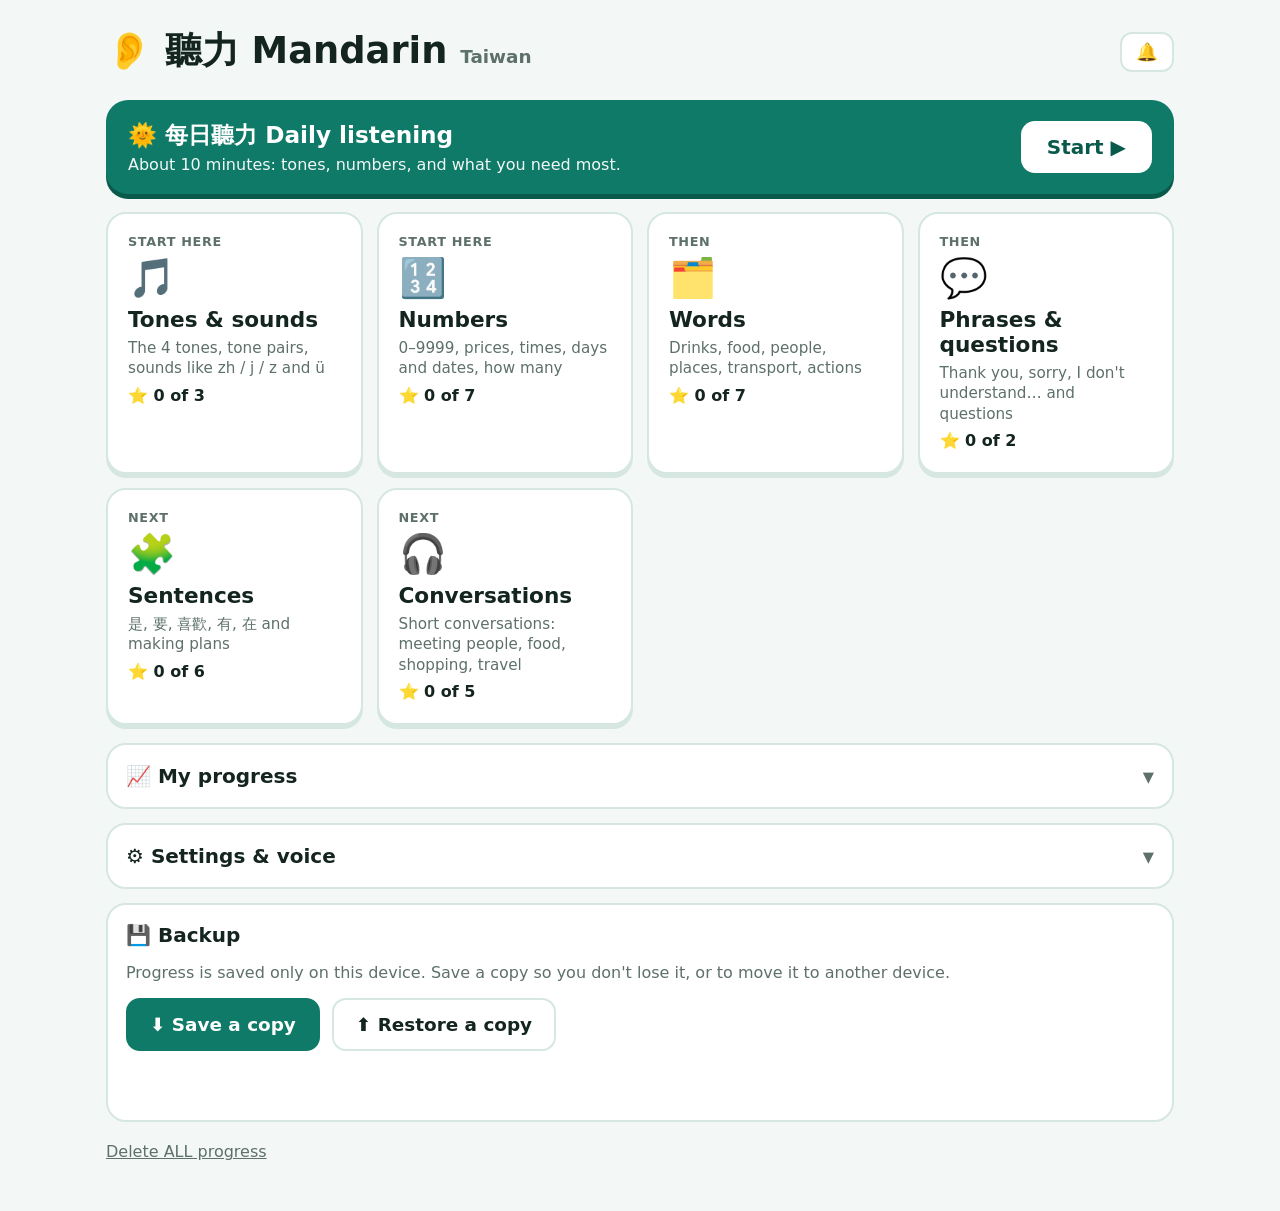
==== index.html @ 0f23d717 "聽力 Mandarin v1: daily listening practice for Taiwan Mandarin A listening trainer for an absolute beg" ====
<!doctype html>
<html lang="en">
<head>
<meta charset="utf-8">
<meta name="viewport" content="width=device-width, initial-scale=1, maximum-scale=1, user-scalable=no">
<meta name="apple-mobile-web-app-capable" content="yes">
<meta name="mobile-web-app-capable" content="yes">
<meta name="theme-color" content="#0f7a68">
<title>聽力 Mandarin</title>
<link rel="manifest" href="manifest.webmanifest">
<link rel="icon" href="icon-192.png">
<link rel="apple-touch-icon" href="icon-192.png">
<link rel="stylesheet" href="shared/style.css">
<style>
/* main page only */
.daily{display:flex;align-items:center;justify-content:space-between;gap:16px;flex-wrap:wrap;background:var(--accent);color:var(--accent-ink);
  border-radius:22px;padding:20px 22px;margin:16px 0 6px;box-shadow:0 5px 0 var(--accent-dark)}
.daily h2{margin:0 0 4px;font-size:1.45rem}
.daily p{margin:0;opacity:.95}
.daily .btn{background:#fff;color:var(--accent-dark);border:none;font-size:1.25rem;padding:14px 26px}
.mode .step{display:inline-block;font-size:.8rem;font-weight:800;color:var(--muted);text-transform:uppercase;letter-spacing:.05em}
details.panel > summary{cursor:pointer;list-style:none;display:flex;align-items:center;justify-content:space-between}
details.panel > summary::-webkit-details-marker{display:none}
details.panel > summary h2{margin:0}
details.panel > summary::after{content:"▾";font-size:1.4rem;color:var(--muted)}
details[open].panel > summary::after{content:"▴"}
.wk{position:relative;max-width:560px}
.wk svg{width:100%;height:auto;display:block}
.wk-bar{fill:var(--accent)}
.wk-hit{fill:transparent;cursor:pointer}
.wk-hit:hover + .wk-bar,.wk-hit.on + .wk-bar{fill:var(--accent-dark)}
.wk-tip{position:absolute;pointer-events:none;background:var(--ink);color:var(--bg);border-radius:10px;padding:6px 10px;font-size:.9rem;white-space:nowrap;transform:translate(-50%,-110%);display:none}
.ch-grid{stroke:var(--line);stroke-width:1.5}
.ch-axis{stroke:var(--ink)}
.ch-num{fill:var(--muted);font-weight:700}
.weak{display:grid;gap:8px}
.weak a{display:flex;justify-content:space-between;gap:10px;background:var(--key);border-radius:12px;padding:10px 12px;color:var(--ink);text-decoration:none}
.weak small{color:var(--muted)}
.dtable{border-collapse:separate;border-spacing:0;margin:8px 0;background:var(--card);border:2px solid var(--line);border-radius:14px;overflow:hidden;font-size:.95rem}
.dtable th,.dtable td{padding:6px 12px;border-bottom:1px solid var(--line);text-align:center}
.dtable tr:last-child td{border-bottom:none}
.dtable th{background:var(--key)}
.setrow{display:flex;align-items:center;justify-content:space-between;gap:12px;flex-wrap:wrap;padding:10px 0;border-bottom:1px solid var(--line)}
.setrow:last-child{border-bottom:none}
.setrow label{font-weight:700}
.setrow small{display:block;color:var(--muted);font-weight:400}
.toggle{display:flex;gap:6px}
.toggle button{border:2px solid var(--line);background:var(--card);border-radius:999px;padding:8px 16px;font-weight:700}
.toggle button.on{background:var(--accent);border-color:var(--accent);color:var(--accent-ink)}
.voice{background:var(--key);border-radius:12px;padding:10px 12px;margin-top:6px}
.voice.warn{background:var(--gold);color:var(--gold-ink)}
</style>
</head>
<body>
<section id="hub" class="screen active">
  <div class="top">
    <h1>👂 聽力 Mandarin <small class="muted" style="font-size:.5em">Taiwan</small></h1>
    <button id="soundBtn" class="ghost" aria-label="Sound effects on or off">🔔</button>
  </div>

  <div class="daily" id="daily"></div>

  <div id="topics" class="modes"></div>

  <details class="panel" id="progressPanel">
    <summary><h2>📈 My progress</h2></summary>
    <div id="progressBody"></div>
  </details>

  <details class="panel" id="settingsPanel">
    <summary><h2>⚙️ Settings & voice</h2></summary>
    <div id="settingsBody"></div>
  </details>

  <div class="panel">
    <h2>💾 Backup</h2>
    <p class="muted">Progress is saved only on this device. Save a copy so you don't lose it, or to move it to another device.</p>
    <div class="btnrow" style="justify-content:flex-start;margin-top:10px">
      <button id="backupBtn" class="btn primary">⬇️ Save a copy</button>
      <button id="restoreBtn" class="btn">⬆️ Restore a copy</button>
      <input id="restoreFile" type="file" accept=".json,application/json" hidden>
    </div>
    <p id="backupMsg" class="muted" style="min-height:1.2em"></p>
  </div>
  <button id="resetBtn" class="link">Delete ALL progress</button>
</section>

<script src="shared/progress.js"></script>
<script src="shared/engine.js"></script>
<script src="shared/zh.js"></script>
<script src="shared/words.js"></script>
<!-- every topic's skills.js: for progress and the daily session -->
<script src="tones/skills.js"></script>
<script src="numbers/skills.js"></script>
<script src="words/skills.js"></script>
<script src="phrases/skills.js"></script>
<script src="sentences/skills.js"></script>
<script src="dialogues/skills.js"></script>
<script>
(function(){
"use strict";
const { $, prog:P, shuffle } = ZH;

/* The topics, in the suggested order */
const TOPICS = [
  { id:"tones",     path:"tones/",     step:"Start here", desc:"The 4 tones, tone pairs, sounds like zh / j / z and ü" },
  { id:"numbers",   path:"numbers/",   step:"Start here", desc:"0–9999, prices, times, days and dates, how many" },
  { id:"words",     path:"words/",     step:"Then",       desc:"Drinks, food, people, places, transport, actions" },
  { id:"phrases",   path:"phrases/",   step:"Then",       desc:"Thank you, sorry, I don't understand… and questions" },
  { id:"sentences", path:"sentences/", step:"Next",       desc:"是, 要, 喜歡, 有, 在 and making plans" },
  { id:"dialogues", path:"dialogues/", step:"Next",       desc:"Short conversations: meeting people, food, shopping, travel" }
];
const topicOf = id => ZH.TOPICS.find(T => T.id === id);
const allSkills = () => ZH.TOPICS.flatMap(T => T.skills.map(s => ({ s, T })));

/* ---------- topic tiles ---------- */
function renderTopics(){
  $("#topics").innerHTML = TOPICS.map(t => {
    const T = topicOf(t.id);
    return `<a class="mode" href="${t.path}"><span class="step">${t.step}</span><span class="emoji">${T.emoji}</span><b>${T.title}</b><small>${t.desc}</small>
      <small><b style="font-size:1rem;color:var(--ink)">⭐ ${P.topicStars(T)} of ${T.skills.length}</b></small></a>`;
  }).join("");
}

/* ---------- the daily session (每日聽力) ----------
   12 questions: a tone warm-up first, then numbers, then the skills that need it most, and a conversation at the end
   once conversations are started. Skills still being learned get most of the questions; mastered ones come back after a week. */
function status(id){ const r = P.peek(id); return !r || !r.seen ? (r && r.star ? "mastered" : "new") : r.star ? "mastered" : "learning"; }
function renderDaily(){
  const d = P.daily, done = d.last === P.today(), yesterday = P.dayKey(new Date(Date.now() - 864e5));
  const streak = done || d.last === yesterday ? d.streak : 0;
  const line = done ? `✓ Done today! 🔥 ${streak} ${streak === 1 ? "day" : "days"} in a row. Another one?`
             : streak ? `Keep your 🔥 ${streak}-day streak going!`
             : "About 10 minutes: tones, numbers, and what you need most.";
  $("#daily").innerHTML = `<div><h2>🌞 每日聽力 Daily listening</h2><p>${line}</p></div><button class="btn" id="mixBtn">${done ? "Again" : "Start"} ▶</button>`;
  $("#mixBtn").onclick = startMix;
}
function entry(s, T){
  const r = P.peek(s.id), st = status(s.id);
  if (st === "new") return { s, T, w:1, lv:1, isNew:true };
  if (st === "mastered"){ const days = r && r.lastDate ? (Date.now() - new Date(r.lastDate)) / 864e5 : 99; return { s, T, w:days >= 7 ? 3 : .5, lv:3 }; }
  return { s, T, w:r.last === 0 ? 6 : 4, lv:r.level };
}
/* new skills are only offered in order: a skill is offered once the one before it in its topic has been played */
function offered(T){
  return T.skills.filter((s, i) => i === 0 || (P.peek(T.skills[i - 1].id) || {}).seen >= 5 || status(s.id) !== "new");
}
function buildMix(){
  const qs = [], per = {}, keys = new Set();
  /* up to n questions from a pool: at most perMax per skill, and at most maxNew skills not played before */
  const take = (pool, n, maxNew, perMax) => {
    let news = 0;
    for (let guard = 0; guard < 300 && n > 0 && pool.length; guard++){
      const [p] = ZH.weightedPick(pool, pool.map(x => x.w), 1);
      if ((per[p.s.id] || 0) >= (perMax || 2) || (p.isNew && !per[p.s.id] && news >= maxNew)) continue;
      let q; try { q = p.s.make(p.lv); } catch(e){ continue; }
      const k = ZH.keyOf(q);
      if (keys.has(k)) continue;
      keys.add(k);
      if (p.isNew && !per[p.s.id]) news++;
      per[p.s.id] = (per[p.s.id] || 0) + 1;
      qs.push(Object.assign(q, { _skill:p.s.id, _lv:p.lv, _name:p.s.name, tag:`${p.T.emoji} ${p.s.name}` }));
      n--;
    }
  };
  const pool = id => offered(topicOf(id)).map(s => entry(s, topicOf(id)));
  const warm = []; take(pool("tones"), 2, 1); warm.push(...qs.splice(0));
  take(pool("numbers"), 2, 1); const nums = qs.splice(0);
  const dlgStarted = topicOf("dialogues").skills.some(s => status(s.id) !== "new");
  const others = ["words", "phrases", "sentences"].concat(dlgStarted ? [] : ["tones", "numbers"]).flatMap(pool)
    .concat(dlgStarted ? pool("tones").concat(pool("numbers")).map(x => Object.assign({}, x, { w:x.w / 2 })) : []);
  take(others, dlgStarted ? 6 : 8, 2); const mid = shuffle(qs.splice(0));
  if (dlgStarted) take(pool("dialogues"), 2, 0);
  const end = qs.splice(0);
  // not enough yet (the first days, when few skills are open): more from the skills already in the session
  const total = warm.length + nums.length + mid.length + end.length;
  if (total < 10){
    const inMix = new Set(Object.keys(per));
    take(TOPICS.flatMap(t => pool(t.id)).filter(x => inMix.has(x.s.id)), 10 - total, 0, 4);
    mid.push(...qs.splice(0));
  }
  return warm.concat(nums, shuffle(mid), end);
}
ZH._buildMix = buildMix;                               // for testing
let unlocked = [];
function startMix(){
  unlocked = [];
  ZH.startSession({ title:"🌞 Daily listening", questions:buildMix(), requeue:true, maxQ:16,
    onAnswer:(q, ok, ms) => {
      P.record(q._skill, ok, ms);
      if (!q.retry){ const m = P.mixProgress(q._skill, q._lv, ok, q._name); if (m) unlocked.push(m); }
    },
    onFinish:finishMix });
}
function finishMix(res){
  const first = res.filter(r => !r.q.retry), score = first.filter(r => r.ok).length;
  const fresh = P.dailyDone(), d = P.daily;
  const msg = (fresh ? `🔥 ${d.streak} ${d.streak === 1 ? "day" : "days"} in a row! ` : "") +
    (score === first.length ? "All right! 太棒了！" : score >= first.length * .75 ? "Very good work!" : "Good practice. The hard ones will come back tomorrow.");
  ZH.showResults({ title:fresh ? "Daily listening done! 🌞" : "Done! 🌞", score:`${score} / ${first.length}`, msg:unlocked.length ? `${msg} ${unlocked.join(" · ")}` : msg,
    missed:res.filter(r => !r.ok), buttons:[["Another round", startMix, ""], ["Home", goHome, "primary"]], celebrate:fresh || unlocked.length > 0 });
}
function goHome(){ ZH.stopSession(); renderAll(); ZH.show("hub"); }
ZH.onQuit = goHome;

/* ---------- progress ---------- */
const mins = ms => Math.round(ms / 60000);
function mondayOf(key){ const d = new Date(key + "T12:00"); d.setDate(d.getDate() - ((d.getDay() + 6) % 7)); return P.dayKey(d); }
function weeks(n){
  const out = [], start = new Date(mondayOf(P.today()) + "T12:00");
  for (let i = n - 1; i >= 0; i--){ const d = new Date(start); d.setDate(d.getDate() - 7 * i); out.push({ key:P.dayKey(d), n:0, ok:0, ms:0 }); }
  for (const [k, v] of Object.entries(P.days)){ const w = out.find(x => x.key === mondayOf(k)); if (w){ w.n += v.n; w.ok += v.ok; w.ms += v.ms; } }
  return out;
}
const shortDate = key => new Date(key + "T12:00").toLocaleDateString("en-GB", { day:"numeric", month:"short" });
/* minutes per week: one series, so no legend; a tooltip on each bar, and a table underneath */
function weekChart(ws){
  const W = 560, H = 190, left = 40, top = 14, bottom = 30, pw = (W - left - 8) / ws.length, bw = Math.min(40, pw * .55);
  const val = w => mins(w.ms);
  const max = Math.max(10, ...ws.map(val)), mag = Math.pow(10, Math.floor(Math.log10(max))), step = mag * (max / mag > 5 ? 2 : 1);
  const top2 = Math.ceil(max / step) * step, y = v => top + (H - top - bottom) * (1 - v / top2);
  let s = "";
  for (let v = 0; v <= top2; v += step) s += `<line x1="${left}" y1="${y(v)}" x2="${W - 4}" y2="${y(v)}" class="ch-grid"/><text x="${left - 6}" y="${y(v) + 4}" class="ch-num" style="text-anchor:end;font-size:12px">${v}</text>`;
  ws.forEach((w, i) => {
    const cx = left + pw * i + pw / 2, x = cx - bw / 2, yy = y(val(w)), h = y(0) - yy, r = Math.min(4, h / 2);
    const tip = `Week of ${shortDate(w.key)}: ${val(w)} min, ${w.n} answer${w.n === 1 ? "" : "s"}${w.n ? `, ${Math.round(w.ok / w.n * 100)}% right` : ""}`;
    s += `<rect x="${cx - pw / 2}" y="${top}" width="${pw}" height="${H - top - bottom}" class="wk-hit" data-tip="${tip}"/>`;
    s += h > 0 ? `<path d="M${x},${y(0)} V${yy + r} Q${x},${yy} ${x + r},${yy} H${x + bw - r} Q${x + bw},${yy} ${x + bw},${yy + r} V${y(0)} Z" class="wk-bar"/>` : `<g></g>`;
    s += `<text x="${cx}" y="${H - 10}" class="ch-num" style="text-anchor:middle;font-size:12px">${shortDate(w.key)}</text>`;
  });
  s += `<line x1="${left}" y1="${y(0)}" x2="${W - 4}" y2="${y(0)}" class="ch-axis" style="stroke-width:1.5"/>`;
  return `<div class="wk"><svg viewBox="0 0 ${W} ${H}" role="img" aria-label="Minutes of listening each week, last ${ws.length} weeks">${s}</svg><div class="wk-tip"></div></div>`;
}
const table = (head, rows) => `<table class="dtable"><tr>${head.map(h => `<th>${h}</th>`).join("")}</tr>${rows.map(r => `<tr>${r.map(c => `<td>${c}</td>`).join("")}</tr>`).join("")}</table>`;
function renderProgress(){
  const days = P.days, keys = Object.keys(days).sort();
  const last7 = keys.filter(k => (Date.now() - new Date(k + "T12:00")) / 864e5 < 7).map(k => days[k]);
  const sum = (arr, f) => arr.reduce((a, x) => a + x[f], 0);
  const n7 = sum(last7, "n"), ok7 = sum(last7, "ok"), ms7 = sum(last7, "ms"), msAll = sum(Object.values(days), "ms");
  const ws = weeks(8);
  const weak = allSkills().map(({ s, T }) => ({ s, T, r:P.peek(s.id) })).filter(x => x.r && x.r.seen >= 5 && !x.r.star)
    .sort((a, b) => a.r.correct / a.r.seen - b.r.correct / b.r.seen).slice(0, 5);
  const stars = allSkills().filter(({ s }) => { const r = P.peek(s.id); return r && r.star; }).length;
  const pathOf = s => { const T = ZH.TOPICS.find(T => T.skills.includes(s)); return `${T.id}/#${s.id}`; };
  $("#progressBody").innerHTML = `
    <div class="records" style="margin-top:12px">
      <div class="rec"><small>Listening, last 7 days</small><b>${mins(ms7)}</b> <small>minutes</small></div>
      <div class="rec"><small>Listening, all time</small><b>${mins(msAll)}</b> <small>minutes</small></div>
      <div class="rec"><small>Right first time</small><b>${n7 ? Math.round(ok7 / n7 * 100) + "%" : "–"}</b><small>last 7 days (${n7} answers)</small></div>
      <div class="rec"><small>Daily streak</small><b>${P.daily.streak || 0}</b> <small>best: ${P.daily.best || 0} days</small></div>
      <div class="rec"><small>Skills mastered</small><b>${stars}</b> <small>of ${allSkills().length} ⭐</small></div>
    </div>
    <h3>Minutes each week</h3>
    ${weekChart(ws)}
    <details style="margin-top:6px"><summary class="muted" style="cursor:pointer">Show as a table</summary>
      ${table(["Week of", "Minutes", "Answers", "Right"], ws.slice().reverse().map(w => [shortDate(w.key), mins(w.ms), w.n, w.n ? Math.round(w.ok / w.n * 100) + "%" : "–"]))}
    </details>
    <h3>Hardest for you right now</h3>
    ${weak.length ? `<div class="weak">${weak.map(({ s, T, r }) => `<a href="${pathOf(s)}"><span>${s.emoji} ${s.name}<br><small>${T.title} · level ${r.level} of 3</small></span>
      <span style="text-align:right"><b>${Math.round(r.correct / r.seen * 100)}%</b><br><small>of ${r.seen} right</small></span></a>`).join("")}</div>`
      : `<p class="muted">Not enough answers yet. This fills in after a few sessions.</p>`}
    <p class="muted" style="margin-top:14px">Minutes count the time spent on each question (at most 1½ minutes each).</p>`;
  const box = $("#progressBody .wk"), tipEl = box.querySelector(".wk-tip");
  box.querySelectorAll(".wk-hit").forEach(h => {
    const show = () => {
      box.querySelectorAll(".wk-hit.on").forEach(o => o.classList.remove("on")); h.classList.add("on");
      const b = h.getBoundingClientRect(), o = box.getBoundingClientRect();
      tipEl.textContent = h.dataset.tip; tipEl.style.display = "block";
      tipEl.style.left = Math.min(Math.max(b.left - o.left + b.width / 2, 130), o.width - 130) + "px"; tipEl.style.top = "40px";
    };
    h.addEventListener("pointerenter", show); h.addEventListener("click", show);
    h.addEventListener("pointerleave", () => { h.classList.remove("on"); tipEl.style.display = "none"; });
  });
}

/* ---------- settings and voice ---------- */
function renderSettings(){
  const st = P.settings, v = ZH.voiceInfo();
  const tog = (key, opts) => `<div class="toggle" data-set="${key}">${opts.map(([val, label]) => `<button data-v="${val}" class="${String(st[key]) === String(val) ? "on" : ""}">${label}</button>`).join("")}</div>`;
  const voice = v.tw.length ? `<div class="voice">✅ Taiwan voice: <b>${ZH.esc(v.tw[0].name)}</b>${v.tw[0].localService ? " (on the device, works offline)" : " (online)"}${v.tw.length > 1 ? `<br>Second voice for conversations: ${ZH.esc(v.tw[1].name)}` : "<br>In conversations the second speaker uses a lower pitch."}</div>`
    : v.other.length ? `<div class="voice warn">⚠️ Only a mainland Mandarin voice (${ZH.esc(v.other[0].name)}). It works, but the accent isn't Taiwanese. In the device settings → Text-to-speech → install <b>Chinese (Taiwan)</b>.</div>`
    : `<div class="voice warn">⚠️ No Mandarin voice on this device or browser. Settings → Text-to-speech → choose <i>Speech Services by Google</i> → install <b>Chinese (Taiwan)</b>. Then reopen the app.</div>`;
  $("#settingsBody").innerHTML = `
    <div class="setrow"><label>Pinyin in transcripts<small>The letters with tone marks: nǐ hǎo</small></label>${tog("pinyin", [[true, "Show"], [false, "Hide"]])}</div>
    <div class="setrow"><label>Characters in transcripts<small>Traditional characters, as used in Taiwan: 你好</small></label>${tog("hanzi", [[true, "Show"], [false, "Hide"]])}</div>
    <div class="setrow"><label>Speaking speed<small>Changes every exercise. Each one also has 🐢 for slow.</small></label>${tog("speed", [[0.8, "Slower"], [1, "Normal"], [1.15, "Faster"]])}</div>
    <div class="setrow" style="display:block"><label>Voice</label>${voice}
      <div class="btnrow" style="justify-content:flex-start;margin-top:10px"><button class="btn" id="testVoice">🔊 Test: 你好！歡迎！</button>
      <a class="btn" href="tests/voices.html" style="text-decoration:none;color:inherit">All voices on this device</a></div></div>`;
}
$("#settingsBody").addEventListener("click", e => {
  const b = e.target.closest("[data-set] [data-v]");
  if (b){
    const key = b.parentElement.dataset.set, raw = b.dataset.v;
    P.setSetting(key, raw === "true" ? true : raw === "false" ? false : Number(raw));
    renderSettings(); return;
  }
  if (e.target.closest("#testVoice")) ZH.speak([{ t:"你好！", who:"A" }, { t:"歡迎！", who:"B" }], { rate:.85 });
});
try { speechSynthesis.addEventListener("voiceschanged", () => setTimeout(renderSettings, 50)); } catch(e){}

function renderAll(){
  renderDaily(); renderTopics(); renderProgress(); renderSettings();
  $("#soundBtn").textContent = P.sound ? "🔔" : "🔕";
}

$("#soundBtn").addEventListener("click", () => { P.sound = !P.sound; renderAll(); });
$("#resetBtn").addEventListener("click", () => {
  if (confirm("Delete ALL progress in every topic (stars, levels, streak)? This can't be undone.")){ P.resetAll(); location.reload(); }
});

/* ---------- backup & restore ---------- */
function backupMsg(t){ $("#backupMsg").textContent = t; }
$("#backupBtn").addEventListener("click", () => {
  try {
    const name = `mandarin-backup-${P.today()}.json`;
    const url = URL.createObjectURL(new Blob([JSON.stringify(P.backup(), null, 1)], { type:"application/json" }));
    const a = document.createElement("a");
    a.href = url; a.download = name;
    document.body.appendChild(a); a.click(); a.remove();
    setTimeout(() => URL.revokeObjectURL(url), 10000);
    backupMsg(`✓ Saved "${name}" (look in Downloads).`);
  } catch(e){ backupMsg("Couldn't save a copy on this device."); }
});
$("#restoreBtn").addEventListener("click", () => $("#restoreFile").click());
$("#restoreFile").addEventListener("change", async e => {
  const f = e.target.files && e.target.files[0];
  e.target.value = "";
  if (!f) return;
  let obj;
  try { obj = JSON.parse(await f.text()); } catch(err){ backupMsg("That file isn't a backup of this app."); return; }
  const when = obj && obj.savedAt ? new Date(obj.savedAt).toLocaleString("en-GB") : "an unknown date";
  if (!confirm(`Replace the progress on this device with the copy from ${when}?`)) return;
  try { P.restore(obj); renderAll(); backupMsg("✓ Progress restored."); }
  catch(err){ backupMsg("That file isn't a backup of this app."); }
});

ZH.registerOffline("sw.js");
renderAll();
if (location.hash === "#progress") $("#progressPanel").open = true;
if (location.hash === "#settings") $("#settingsPanel").open = true;
})();
</script>
</body>
</html>
---- shared/style.css ----
/* Shared look for every page of 聽力 Mandarin (based on lengua's and the maths app's style) */
:root{
  --bg:#f3f8f6; --card:#ffffff; --ink:#14251f; --muted:#5d7069; --accent:#0f7a68; --accent-dark:#0a5a4c; --accent-ink:#ffffff;
  --good:#1a8f57; --good-fill:#1a8f57; --good-dark:#126b40; --bad:#d63b3b; --near:#a36500; --line:#d6e7e1; --key:#e6f2ee; --key-ink:#14251f; --grey:#dbe5e1;
  --red:#c8402a;
  --gold:#ffe9a8; --gold-ink:#6a4a00;
}
@media (prefers-color-scheme: dark){
  :root{ --bg:#0f1715; --card:#18231f; --ink:#e9f3ef; --muted:#9db3ab; --accent:#1c9c85; --accent-dark:#0f6b5b; --line:#2b3b35;
         --key:#22312c; --key-ink:#e9f3ef; --grey:#2f3f39; --near:#f0a830; --good:#3cc47f; --bad:#ff6b6b; --gold:#5a4a1a; --gold-ink:#ffe9a8; --red:#ff7a5c; }
}
*{box-sizing:border-box}
html,body{margin:0;min-height:100%}
body{background:var(--bg);color:var(--ink);font-family:system-ui,-apple-system,"Segoe UI",Roboto,sans-serif;
  -webkit-user-select:none;user-select:none;touch-action:manipulation;-webkit-tap-highlight-color:transparent}
button{font:inherit;color:inherit;cursor:pointer}
a.ghost,a.mode{color:inherit;text-decoration:none}
.screen{display:none;padding:20px 16px 40px;max-width:1100px;margin:0 auto}
.screen.active{display:block}
h1{font-size:clamp(1.6rem,4vw,2.3rem);margin:.2em 0}
h2{font-size:1.25rem;margin:0 0 .6em}
h3{font-size:1.05rem;margin:1.2em 0 .5em}
.muted{color:var(--muted)}
.top{display:flex;align-items:center;justify-content:space-between;gap:12px;flex-wrap:wrap}
.topbtns{display:flex;gap:8px}
.ghost{background:var(--card);border:2px solid var(--line);border-radius:12px;padding:8px 14px;font-size:1.1rem}
.link{background:none;border:none;color:var(--muted);text-decoration:underline;padding:10px 0;margin-top:10px}

/* tiles */
.modes{display:grid;grid-template-columns:repeat(auto-fit,minmax(230px,1fr));gap:14px;margin:18px 0}
.mode{background:var(--card);border:2px solid var(--line);border-radius:20px;padding:20px;text-align:left;display:flex;flex-direction:column;gap:6px;
  box-shadow:0 4px 0 var(--line);transition:transform .08s}
.mode:active{transform:translateY(3px);box-shadow:0 1px 0 var(--line)}
.mode .emoji{font-size:2.4rem}
.mode b{font-size:1.35rem}
.mode small{color:var(--muted);font-size:.95rem;line-height:1.35}
.mode.soon{opacity:.55;box-shadow:none;cursor:default}
.mode.soon:active{transform:none}
.records{display:grid;grid-template-columns:repeat(auto-fit,minmax(150px,1fr));gap:10px}
.rec{background:var(--key);border-radius:14px;padding:12px 14px}
.rec small{display:block;color:var(--muted)}
.rec b{font-size:1.8rem}
.panel{background:var(--card);border:2px solid var(--line);border-radius:20px;padding:18px;margin-top:14px}

/* skill tabs, rule card and levels on topic pages */
.tabs{display:flex;flex-wrap:wrap;gap:8px;padding:4px 2px 8px;margin-top:14px}
.tab{flex:0 0 auto;background:var(--card);border:2px solid var(--line);border-radius:999px;padding:10px 16px;font-weight:700;white-space:nowrap}
.tab.on{background:var(--accent);border-color:var(--accent);color:var(--accent-ink)}
.note{background:var(--gold);color:var(--gold-ink);border-radius:12px;padding:8px 12px;max-width:640px;font-weight:600}
.rule{background:var(--key);border-radius:16px;padding:12px 16px;margin:12px 0 4px;max-width:640px;line-height:1.5;font-size:1.08rem}
.rule summary{cursor:pointer;font-weight:800;font-size:1.1rem}
.rule div{margin-top:8px}
.rule ul{margin:.3em 0;padding-left:1.3em}
.rule b{color:var(--accent)}
.llist{display:grid;gap:12px;margin-top:16px;max-width:560px}
.lbtn{background:var(--card);border:2px solid var(--line);border-radius:18px;padding:16px;display:flex;flex-direction:column;gap:4px;
  align-items:flex-start;text-align:left;box-shadow:0 4px 0 var(--line)}
.lbtn b{font-size:1.25rem}
.lbtn small{color:var(--muted)}
.lbtn:disabled{opacity:.45;cursor:default}

/* play */
.playtop{display:flex;align-items:center;justify-content:space-between;gap:10px;font-weight:700}
#playTitle{text-align:center;flex:1}
#progress{color:var(--muted);min-width:60px;text-align:right}
.playbody{display:flex;flex-direction:column;align-items:center;gap:14px;margin-top:18px;text-align:center}
.q{font-size:clamp(1.3rem,4.2vw,2rem);font-weight:700;line-height:1.35;max-width:34ch}
.q:empty{display:none}
.qpic{display:flex;flex-wrap:wrap;justify-content:center;gap:8px;font-size:clamp(3rem,10vw,5rem);line-height:1.1}
.qpic:empty{display:none}
.answer{display:inline-block;min-width:5em;max-width:100%;font-size:clamp(2rem,7vw,3.4rem);font-weight:800;padding:.08em .4em;border:4px solid var(--accent);
  border-radius:18px;background:var(--card);min-height:1.45em;overflow-wrap:anywhere;letter-spacing:.02em}
.answer.right{border-color:var(--good);color:var(--good)}
.answer.near{border-color:var(--near);color:var(--near)}
.answer.wrong{border-color:var(--bad);color:var(--bad)}
.answer .caret{display:inline-block;width:.08em;height:1em;background:var(--accent);vertical-align:-.12em;margin-left:.03em;animation:blink 1s steps(1) infinite}
.answer.right .caret,.answer.near .caret,.answer.wrong .caret{display:none}
@keyframes blink{50%{opacity:0}}
.answer .slot{display:inline-block;min-width:.7em;border-bottom:.1em solid var(--accent);color:var(--accent);line-height:1.1}
.answer .slot.none{min-width:.35em}
.answer .slot.right{color:var(--good);border-color:var(--good)}
.answer .slot.wrongpick{color:var(--bad);border-color:var(--bad)}
.answer .fix{color:var(--good);font-size:.7em}
.feedback{min-height:1.6em;font-size:clamp(1.15rem,3.2vw,1.6rem);font-weight:700;line-height:1.4;max-width:40ch}
.feedback:empty{min-height:0}
.feedback.good{color:var(--good)}
.feedback.near{color:var(--near)}
.feedback.bad{color:var(--bad)}
.feedback b{color:var(--ink)}
#cont:empty{display:none}
.choices{display:grid;gap:12px;width:100%;max-width:440px}
.choices:empty{display:none}
.choices.row{grid-template-columns:repeat(auto-fit,minmax(90px,1fr));max-width:520px}
.choice{min-height:72px;font-size:1.6rem;font-weight:700;border:3px solid var(--line);border-radius:16px;background:var(--key);color:var(--key-ink);box-shadow:0 4px 0 var(--line)}
.choice:disabled{cursor:default}
.choice.right{border-color:var(--good);background:#a6e5c1;color:#0d5a33}
.choice.wrongpick{border-color:var(--bad);background:#f7c3c3;color:#7a1d1d}
.choice.check{background:var(--good-fill);color:#fff;border-color:var(--good-fill);box-shadow:0 4px 0 var(--good-dark)}

/* tap words in a sentence */
.board{width:100%;max-width:820px}
.board:empty{display:none}
.sentence{display:flex;flex-wrap:wrap;justify-content:center;align-items:baseline;gap:10px 8px;font-size:clamp(1.4rem,4vw,2rem);font-weight:600;line-height:1.3}
.word{border:3px solid var(--line);background:var(--card);border-radius:12px;padding:.12em .4em;font-weight:600;box-shadow:0 3px 0 var(--line)}
.word.on{background:var(--accent);border-color:var(--accent);color:var(--accent-ink)}
.word.right{background:#a6e5c1;border-color:var(--good);color:#0d5a33}
.word.missed{border-color:var(--good);border-style:dashed}
.word.wrongpick{background:#f7c3c3;border-color:var(--bad);color:#7a1d1d}
.word:disabled{cursor:default}
.mark{margin-left:-6px;font-weight:800}

/* put cards in order */
.built{min-height:3.4em;display:flex;flex-wrap:wrap;justify-content:center;align-items:center;gap:8px;padding:10px;border:3px dashed var(--accent);
  border-radius:18px;background:var(--card);margin-bottom:14px}
.built.tight{gap:3px}
.built.right{border-style:solid;border-color:var(--good)}
.built.wrong{border-style:solid;border-color:var(--bad)}
.built .hint{font-size:1.1rem}
.pool{display:flex;flex-wrap:wrap;justify-content:center;gap:10px}
.card{font-size:clamp(1.3rem,3.6vw,1.8rem);font-weight:700;border:3px solid var(--line);background:var(--key);color:var(--key-ink);border-radius:14px;
  padding:.25em .6em;min-width:2.2em;box-shadow:0 3px 0 var(--line)}
.card.on{background:var(--card);border-color:var(--accent)}
.card:disabled{cursor:default}
.ghostcard{visibility:hidden}

/* results */
.res{text-align:center;max-width:720px;margin:0 auto}
.bigscore{font-size:clamp(3.5rem,12vw,6rem);font-weight:800;color:var(--accent);margin:.1em 0}
.chips{display:flex;flex-wrap:wrap;gap:10px;justify-content:center}
.chip{background:var(--card);border:2px solid var(--line);border-radius:14px;padding:8px 14px;display:flex;flex-direction:column}
.chip b{font-size:1.25rem}
.chip small{color:var(--muted)}
.btnrow{display:flex;flex-wrap:wrap;gap:12px;justify-content:center;margin-top:26px}
.btn{background:var(--card);border:2px solid var(--line);border-radius:14px;padding:14px 22px;font-size:1.15rem;font-weight:700}
.btn.primary{background:var(--accent);border-color:var(--accent);color:var(--accent-ink)}

/* confetti */
.confetti{position:fixed;inset:0;pointer-events:none;overflow:hidden;z-index:10}
.confetti span{position:absolute;top:-50px;animation:fall 2.6s ease-in forwards}
@keyframes fall{to{transform:translateY(110vh) rotate(540deg)}}
.q .hint{letter-spacing:.18em;white-space:nowrap}
.q .vv{color:var(--accent);text-decoration:underline;text-underline-offset:.15em}
.answer.long{font-size:clamp(1.4rem,4.6vw,2.2rem)}
.q b{color:var(--accent)}


/* audio: replay buttons and speech bubbles */
.audio{display:flex;flex-direction:column;align-items:center;gap:12px;width:100%}
.audio:empty{display:none}
.sayrow{display:flex;gap:12px;justify-content:center}
.sayBtn{font-size:clamp(2.2rem,7vw,3.2rem);background:var(--gold);color:var(--gold-ink);border:none;border-radius:20px;padding:.1em .55em;box-shadow:0 4px 0 var(--line)}
.sayBtn.slow{font-size:clamp(1.6rem,5vw,2.2rem);background:var(--key);color:var(--key-ink)}
.sayBtn:active{transform:translateY(3px);box-shadow:0 1px 0 var(--line)}
.bubbles{display:flex;flex-direction:column;gap:8px;width:100%;max-width:640px}
.bubble{display:flex;align-items:flex-start;gap:8px;background:var(--card);border:2px solid var(--line);border-radius:16px;padding:8px 12px;text-align:left;max-width:88%;transition:border-color .15s,background .15s}
.bubble.a{align-self:flex-start}
.bubble.b{align-self:flex-end;flex-direction:row-reverse;text-align:right}
.bubble.on{border-color:var(--accent);background:var(--key)}
.bubble .who{font-size:1.5rem;line-height:1.2}
.bubble .dots{color:var(--muted);letter-spacing:.2em;font-weight:800;padding-top:.25em}
.bubble .tline{padding:0}
.bubble .tline .hz{font-size:1.3rem}

/* transcript lines: characters, pinyin, meaning */
.reveal{display:flex;flex-direction:column;align-items:center;gap:6px;max-width:640px}
.reveal:empty{display:none}
.tline{display:flex;gap:8px;align-items:flex-start;text-align:left;padding:4px 0}
.reveal .tline{background:var(--card);border:2px solid var(--line);border-radius:14px;padding:8px 14px}
.tline .who{font-size:1.4rem}
.tline .hz{display:block;font-size:clamp(1.5rem,4.5vw,2rem);font-weight:700;letter-spacing:.04em}
.tline .py{display:block;color:var(--accent);font-size:1.1rem;font-weight:600}
.tline .en{display:block;color:var(--muted);font-size:1rem}

/* choices */
.choices.grid2{grid-template-columns:1fr 1fr;max-width:520px}
.choices.big .choice{font-size:2rem;min-height:84px}
.choice.long{font-size:1.2rem;min-height:60px;padding:8px 12px;line-height:1.3}

/* number pad */
.numpad{display:grid;grid-template-columns:repeat(3,1fr);gap:8px;width:100%;max-width:360px}
.numpad button{height:clamp(54px,8vh,68px);font-size:1.8rem;font-weight:800;border:none;border-radius:14px;background:var(--key);color:var(--key-ink);box-shadow:0 3px 0 var(--line)}
.numpad button.down{transform:translateY(2px);box-shadow:0 1px 0 var(--line)}
.numpad .n-ok{background:var(--good-fill);color:#fff;box-shadow:0 3px 0 var(--good-dark);font-size:1.1rem}
.numpad .n-del{font-size:1.5rem}
.answer .fix{color:var(--good);font-size:.6em}

/* word cards with pinyin */
.card{display:inline-flex;flex-direction:column;align-items:center;gap:2px}
.card .hz{font-size:clamp(1.4rem,4vw,1.9rem)}
.card .py{font-size:.9rem;font-weight:600;color:var(--accent)}
.card.on .py{color:var(--accent)}
.q small{font-size:.75em}
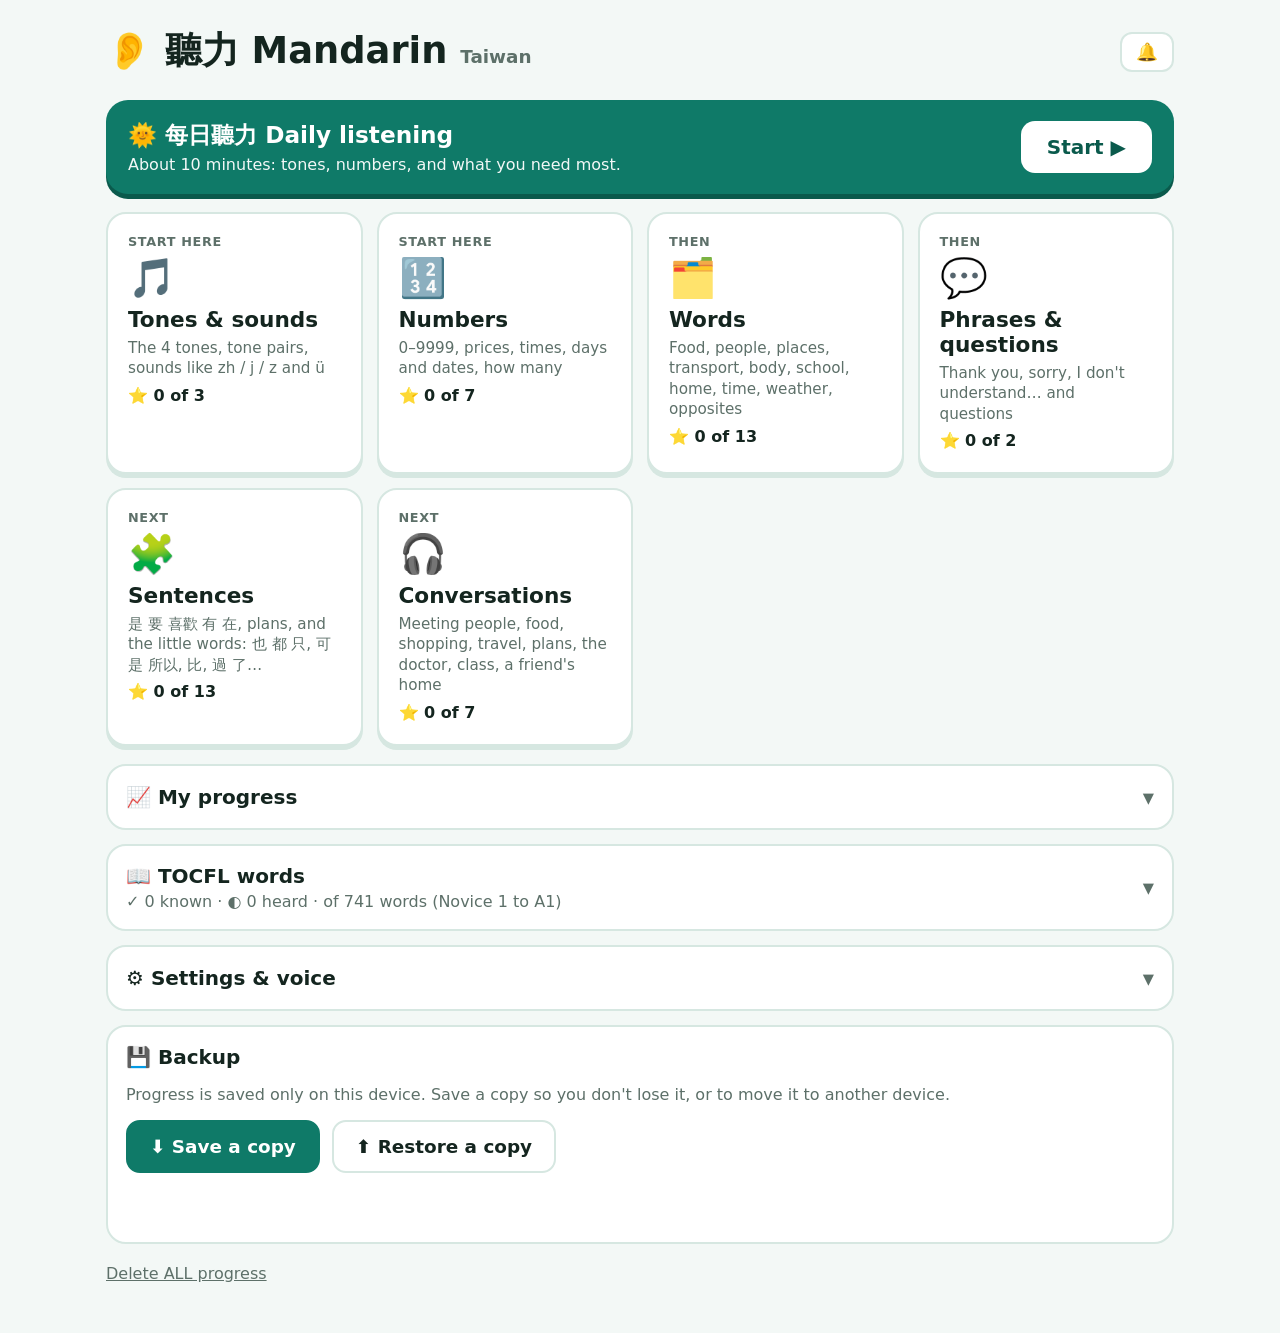
==== commit 402c3e9e: "Cover all of TOCFL Novice 1 and Novice 2, add a TOCFL map - Coverage test: every Novice 1 and Novice" ====
--- a/index.html
+++ b/index.html
@@ -49,6 +49,18 @@
 .toggle button.on{background:var(--accent);border-color:var(--accent);color:var(--accent-ink)}
 .voice{background:var(--key);border-radius:12px;padding:10px 12px;margin-top:6px}
 .voice.warn{background:var(--gold);color:var(--gold-ink)}
+.lvl{margin:14px 0 6px}
+.lvl h3{margin:0 0 6px;display:flex;justify-content:space-between;gap:10px;flex-wrap:wrap}
+.lvl h3 small{color:var(--muted);font-weight:600}
+.bar{display:flex;height:14px;border-radius:999px;overflow:hidden;background:var(--grey);max-width:560px}
+.bar span{display:block;height:100%}
+.bar .known,.wchip.known{background:#a6e5c1;color:#0d5a33}
+.bar .heard,.wchip.heard{background:#fbe1a0;color:#6a4a00}
+.legend{display:flex;gap:14px;flex-wrap:wrap;font-size:.9rem;color:var(--muted);margin:8px 0}
+.legend i{display:inline-block;width:.9em;height:.9em;border-radius:3px;vertical-align:-.1em;margin-right:4px}
+.wchips{display:flex;flex-wrap:wrap;gap:5px;margin-top:8px}
+.wchip{border-radius:8px;padding:3px 7px;background:var(--key);color:var(--muted);font-size:1.05rem;line-height:1.2;text-align:center}
+.wchip small{display:block;font-size:.7rem}
 </style>
 </head>
 <body>
@@ -65,6 +77,11 @@
   <details class="panel" id="progressPanel">
     <summary><h2>📈 My progress</h2></summary>
     <div id="progressBody"></div>
+  </details>
+
+  <details class="panel" id="tocflPanel">
+    <summary><div><h2>📖 TOCFL words</h2><div id="tocflSummary" class="muted" style="margin-top:4px"></div></div></summary>
+    <div id="tocflBody"></div>
   </details>
 
   <details class="panel" id="settingsPanel">
@@ -88,6 +105,7 @@
 <script src="shared/progress.js"></script>
 <script src="shared/engine.js"></script>
 <script src="shared/zh.js"></script>
+<script src="shared/tocfl.js"></script>
 <script src="shared/words.js"></script>
 <!-- every topic's skills.js: for progress and the daily session -->
 <script src="tones/skills.js"></script>
@@ -95,6 +113,7 @@
 <script src="words/skills.js"></script>
 <script src="phrases/skills.js"></script>
 <script src="sentences/skills.js"></script>
+<script src="sentences/little.js"></script>
 <script src="dialogues/skills.js"></script>
 <script>
 (function(){
@@ -105,10 +124,10 @@
 const TOPICS = [
   { id:"tones",     path:"tones/",     step:"Start here", desc:"The 4 tones, tone pairs, sounds like zh / j / z and ü" },
   { id:"numbers",   path:"numbers/",   step:"Start here", desc:"0–9999, prices, times, days and dates, how many" },
-  { id:"words",     path:"words/",     step:"Then",       desc:"Drinks, food, people, places, transport, actions" },
+  { id:"words",     path:"words/",     step:"Then",       desc:"Food, people, places, transport, body, school, home, time, weather, opposites" },
   { id:"phrases",   path:"phrases/",   step:"Then",       desc:"Thank you, sorry, I don't understand… and questions" },
-  { id:"sentences", path:"sentences/", step:"Next",       desc:"是, 要, 喜歡, 有, 在 and making plans" },
-  { id:"dialogues", path:"dialogues/", step:"Next",       desc:"Short conversations: meeting people, food, shopping, travel" }
+  { id:"sentences", path:"sentences/", step:"Next",       desc:"是 要 喜歡 有 在, plans, and the little words: 也 都 只, 可是 所以, 比, 過 了…" },
+  { id:"dialogues", path:"dialogues/", step:"Next",       desc:"Meeting people, food, shopping, travel, plans, the doctor, class, a friend's home" }
 ];
 const topicOf = id => ZH.TOPICS.find(T => T.id === id);
 const allSkills = () => ZH.TOPICS.flatMap(T => T.skills.map(s => ({ s, T })));
@@ -273,6 +292,26 @@
   });
 }
 
+/* ---------- TOCFL map: every Novice 1, Novice 2 and A1 word, and whether you've heard it ---------- */
+const LEVELS = [[1, "Novice 1", "準備級一級"], [2, "Novice 2", "準備級二級"], [3, "Beginner A1", "入門級"]];
+function renderTocfl(){
+  const st = ZH.TOCFL.map((w, i) => P.wordStatus(i));
+  const count = (lv, s) => ZH.TOCFL.filter((w, i) => w[2] === lv && (!s || st[i] === s)).length;
+  const known = st.filter(x => x === "known").length, heard = st.filter(x => x === "heard").length;
+  $("#tocflSummary").textContent = `✓ ${known} known · ◐ ${heard} heard · of ${ZH.TOCFL.length} words (Novice 1 to A1)`;
+  $("#tocflBody").innerHTML = `<p class="muted">The words of Taiwan's official test (TOCFL). A word turns <b>yellow</b> when you've heard it in an exercise
+      and <b>green</b> after 3 right answers with it. Novice 1 and 2 are fully covered by the exercises; A1 partly.</p>
+    <div class="legend"><span><i style="background:#a6e5c1"></i>known</span><span><i style="background:#fbe1a0"></i>heard</span><span><i style="background:var(--grey)"></i>not yet</span></div>` +
+    LEVELS.map(([lv, name, zh]) => {
+      const n = count(lv), k = count(lv, "known"), h = count(lv, "heard");
+      return `<div class="lvl"><h3>${name} <span class="muted" style="font-weight:400">${zh}</span><small>${k} known · ${h} heard · ${n} words</small></h3>
+        <div class="bar" role="img" aria-label="${k} known, ${h} heard, ${n - k - h} not yet"><span class="known" style="width:${k / n * 100}%"></span><span class="heard" style="width:${h / n * 100}%"></span></div>
+        <details><summary class="muted" style="cursor:pointer;margin-top:6px">Show the words</summary>
+          <div class="wchips">${ZH.TOCFL.map((w, i) => w[2] !== lv ? "" : `<span class="wchip ${st[i]}">${ZH.esc(w[0].split("/")[0])}<small>${ZH.esc(w[1].split("/")[0])}</small></span>`).join("")}</div>
+        </details></div>`;
+    }).join("");
+}
+
 /* ---------- settings and voice ---------- */
 function renderSettings(){
   const st = P.settings, v = ZH.voiceInfo();
@@ -300,7 +339,7 @@
 try { speechSynthesis.addEventListener("voiceschanged", () => setTimeout(renderSettings, 50)); } catch(e){}
 
 function renderAll(){
-  renderDaily(); renderTopics(); renderProgress(); renderSettings();
+  renderDaily(); renderTopics(); renderProgress(); renderTocfl(); renderSettings();
   $("#soundBtn").textContent = P.sound ? "🔔" : "🔕";
 }
 
@@ -338,6 +377,7 @@
 ZH.registerOffline("sw.js");
 renderAll();
 if (location.hash === "#progress") $("#progressPanel").open = true;
+if (location.hash === "#tocfl") $("#tocflPanel").open = true;
 if (location.hash === "#settings") $("#settingsPanel").open = true;
 })();
 </script>
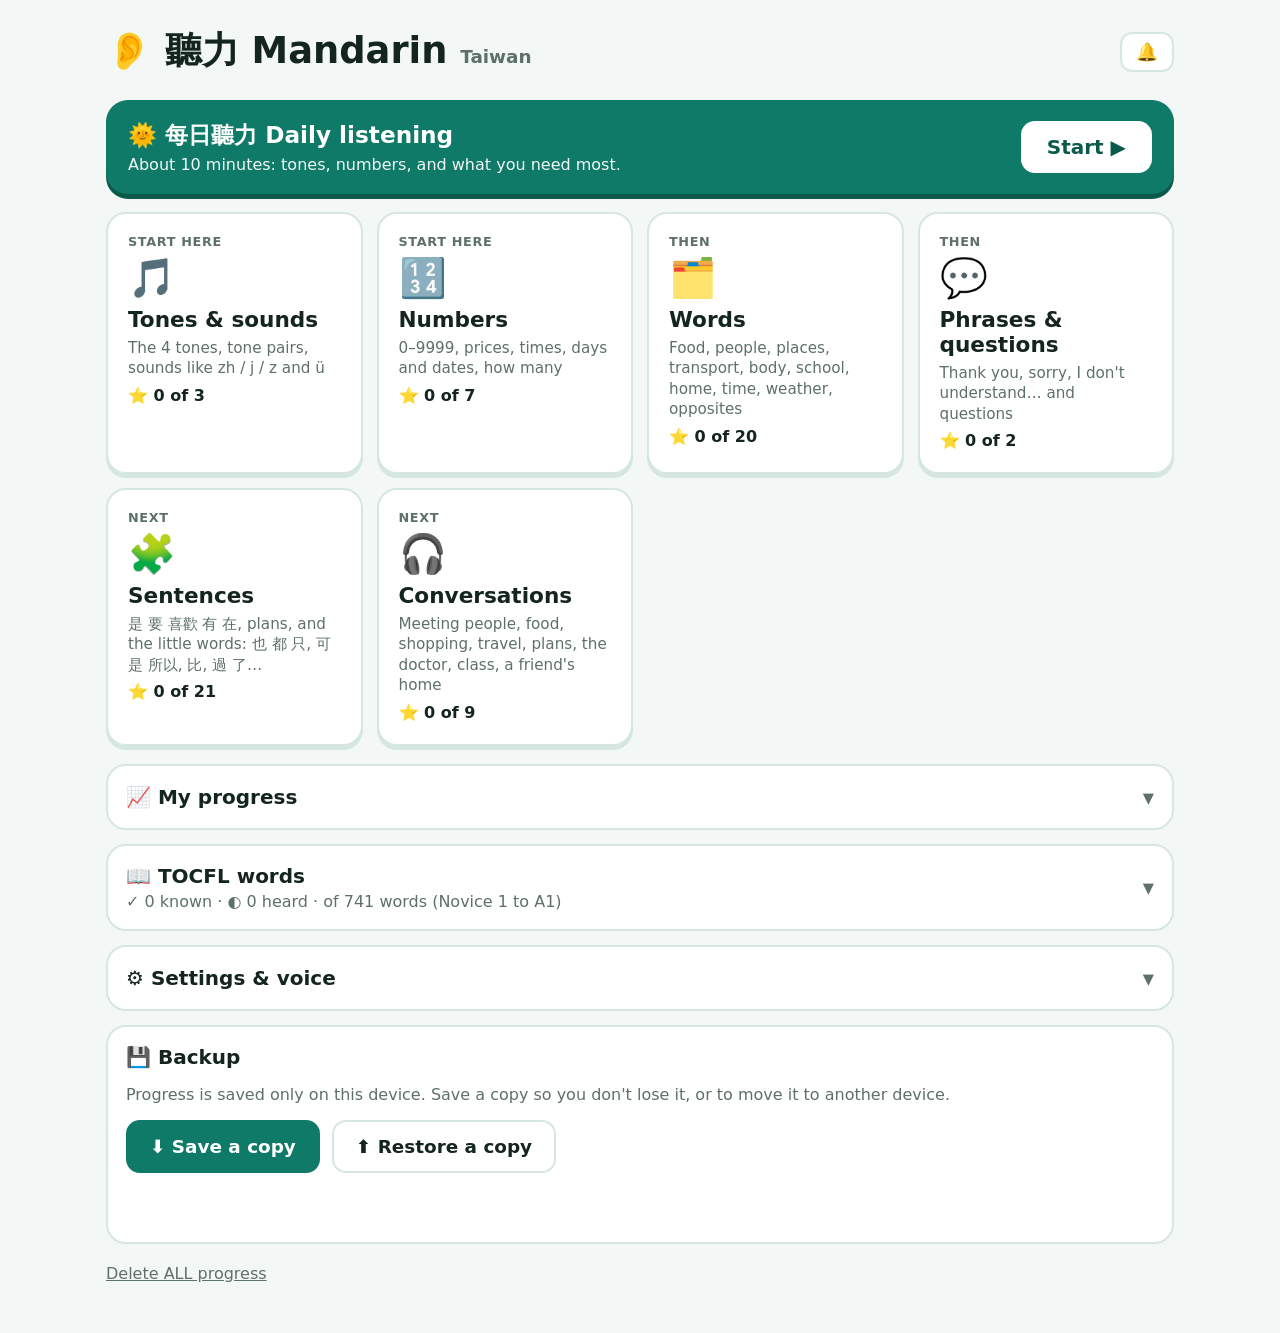
==== commit 99826481: "Cover all of TOCFL A1 - Coverage test extended to A1: all 741 Novice 1, Novice 2 and A1 words   are " ====
--- a/index.html
+++ b/index.html
@@ -300,7 +300,7 @@
   const known = st.filter(x => x === "known").length, heard = st.filter(x => x === "heard").length;
   $("#tocflSummary").textContent = `✓ ${known} known · ◐ ${heard} heard · of ${ZH.TOCFL.length} words (Novice 1 to A1)`;
   $("#tocflBody").innerHTML = `<p class="muted">The words of Taiwan's official test (TOCFL). A word turns <b>yellow</b> when you've heard it in an exercise
-      and <b>green</b> after 3 right answers with it. Novice 1 and 2 are fully covered by the exercises; A1 partly.</p>
+      and <b>green</b> after 3 right answers with it. Every word of Novice 1, Novice 2 and A1 is in the exercises.</p>
     <div class="legend"><span><i style="background:#a6e5c1"></i>known</span><span><i style="background:#fbe1a0"></i>heard</span><span><i style="background:var(--grey)"></i>not yet</span></div>` +
     LEVELS.map(([lv, name, zh]) => {
       const n = count(lv), k = count(lv, "known"), h = count(lv, "heard");
